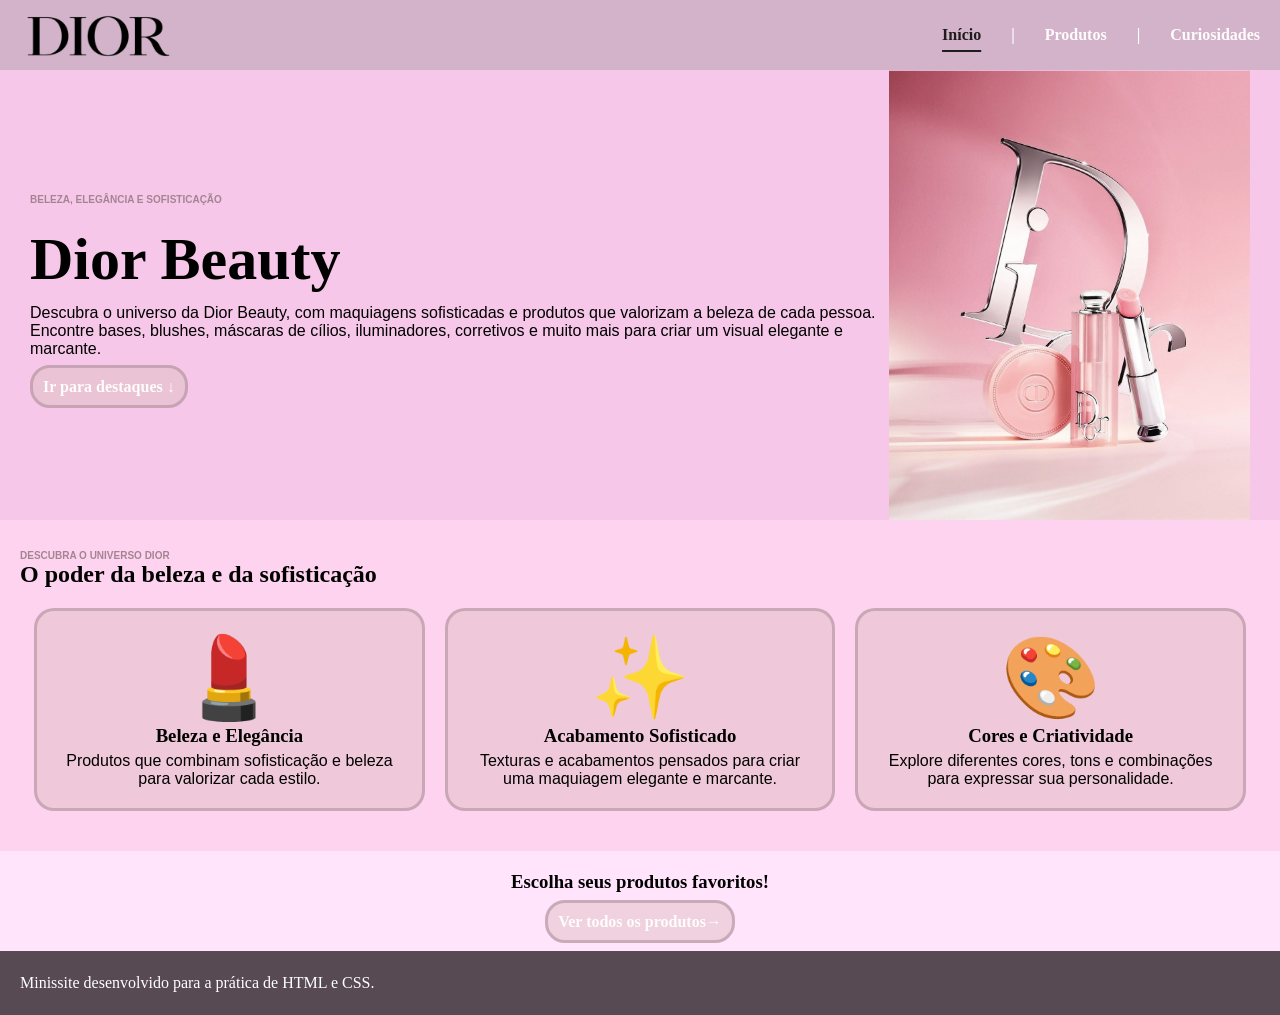
==== index.html @ ef1ca60c "adicionando produtos" ====
<!DOCTYPE html>
<html lang="pt-BR">
    <head>
        <meta charset="UTF-8"/>
        <title>Vitrine de maquiagens - Início</title>
        <link rel="stylesheet" href="./css/style.css"/>
    </head>

    <body>
        <header>
            <section id="logo">
                <img src="assets/img/logo.png" alt="Logo Dior"/>
               
            </section>
            <section id="opcoes">
                <span id="opcao-inicio"><a href="index.html">Início</a></span>
                <p>|</p>
                <span id="opcao-produtos"><a href="pages/produtos.html">Produtos</a></span>
                <p>|</p>
                <span id="opcao-curiosidades"><a href="pages/curiosidades.html">Curiosidades</a></span>
            </section>
        </header>

        <main>
            <section id="introducao">
                <article>
                    <p class="letras_pequenas">Beleza, elegância e sofisticação</p>
                    <h1>Dior Beauty</h1>
                    <p>Descubra o universo da Dior Beauty, com maquiagens sofisticadas e produtos que valorizam a beleza de cada pessoa. Encontre bases, blushes, máscaras de cílios, iluminadores, corretivos e muito mais para criar um visual elegante e marcante.</p>
                    <span id="ir-para-destaques"><a href="#destaques">Ir para destaques ↓</a></span>
                </article>
                <img src="assets/img/dior.png" alt="Maquiagem Dior"/>
            </section>
            <section id="destaques">
                <article>
                    <p class="letras_pequenas">Descubra o universo Dior</p>
                    <h2>O poder da beleza e da sofisticação</h2>
                </article>
                <section id="motivos">
                    <article class="motivo">
                        <span class="emoji">💄</span>
                        <h3>Beleza e Elegância</h3>
                        <p>Produtos que combinam sofisticação e beleza para valorizar cada estilo.</p>
                    </article>
                    <article class="motivo">
                        <span class="emoji">✨</span>
                        <h3>Acabamento Sofisticado</h3>
                        <p>Texturas e acabamentos pensados para criar uma maquiagem elegante e marcante.</p>
                    </article>
                    <article class="motivo">
                        <span class="emoji">🎨</span>
                        <h3>Cores e Criatividade</h3>
                        <p>Explore diferentes cores, tons e combinações para expressar sua personalidade.</p>
                    </article>
                </section>
            </section>
            <section id="ir-para-personagens">
                <h3>Escolha seus produtos favoritos!</h3>
                <a href="pages/produtos.html">Ver todos os produtos→</a>
            </section>
        </main>

        <footer>
            <section>
                <p>Minissite desenvolvido para a prática de HTML e CSS.</p>
            </section>
        </footer>
    </body>
</html>
---- css/style.css ----
* {
    padding: 0;
    margin: 0;
    box-sizing: border-box;
}

body {
    background-color: rgb(254, 211, 239);
    font-family: Georgia, 'Times New Roman', Times, serif;
    color: background-color rgb(254, 211, 239);
}

header {
    background-color: rgba(192, 166, 185, 0.7);
    padding: 10px;
    display: flex;
    justify-content: space-between;
    padding-left: 20px;
    padding-right: 20px;
    align-items: center;
}

a {
    text-decoration: none;
    color: rgb(255, 252, 252);
}

a:hover {
    color: rgb(39, 37, 38);
}

#logo {
    display: flex;
    align-items: center;
    font-weight: bold;
    color: rgb(255, 255, 255);
}

#logo img {
    height: 50px;
}

#opcoes {
    color: white;
    display: flex;
    gap: 30px;
    font-weight: bold;
}

#opcao-inicio a{
    color: rgb(31, 28, 30);
    text-decoration: underline;
    text-decoration-thickness: 2px;
    text-underline-offset: 10px;
}

.letras_pequenas {
    font-family: 'Segoe UI', Tahoma, Geneva, Verdana, sans-serif;
    font-weight: bold;
    text-transform: uppercase;
    font-size: x-small;
    color: rgb(163, 133, 145);
}

#introducao {
    background-color: rgba(244, 194, 230, 0.7);
    padding-left: 30px;
    padding-right: 30px;
    display: flex;
    justify-content: space-between;
    align-items: center;
    gap: 10px;
    margin-bottom: 10px;
}

#introducao h1 {
    font-size: 60px;
    margin-top: 10px;
    margin-bottom: 10px;
}

#introducao p {
    font-family: 'Segoe UI', Tahoma, Geneva, Verdana, sans-serif;
    margin-bottom: 20px;
}

#ir-para-destaques {
    padding: 10px;
    background-color: rgb(223, 192, 196, 0.5);
    border-radius: 20px;
    border-style: solid;
    border-color: rgb(163, 133, 145, 0.5);
    font-weight: bold;
}

#ir-para-destaques a:hover {
    color: rgb(163, 133, 145);
}

#introducao img {
    width: 450px;
    height: 450px;
}

#destaques {
    padding: 20px;
}

#motivos {
    display: flex;
    flex-wrap: wrap;
    justify-content: center;
    gap: 20px;
    margin-top: 20px;
    margin-bottom: 20px;
}

.motivo {
    width: 31.5%;
    flex-direction: row;
    justify-content: center;
    align-items: center;
    background-color: rgb(223, 192, 196, 0.5);
    border-radius: 20px;
    border-style: solid;
    border-color: rgb(163, 133, 145, 0.5);
    padding: 20px;
    text-align: center;
}

.emoji {
    font-size: 80px;
}

.motivo p {
    font-family: 'Segoe UI', Tahoma, Geneva, Verdana, sans-serif;
    margin-top: 5px;
}

#ir-para-personagens {
    text-align: center;
    background-color: rgb(255, 228, 251);
    padding:20px;
}

#ir-para-personagens h3 {
    margin-bottom: 20px;
}

#ir-para-personagens a {
    font-weight: bold;
    background-color: rgb(223, 192, 196, 0.5);
    padding: 10px;
    border-radius: 20px;
    border-style: solid;
    border-color: rgb(163, 133, 145, 0.5)
}

#ir-para-personagens a:hover {
    color: rgb(163, 133, 145);
}

footer {
    display: flex;
    justify-content: space-between;
    background-color: rgba(18, 17, 18, 0.7);
    color: white;
    align-items: center;
    line-height: 1.5;
    padding: 20px;
}

#links-rodape {
    display: flex;
    gap: 20px
}
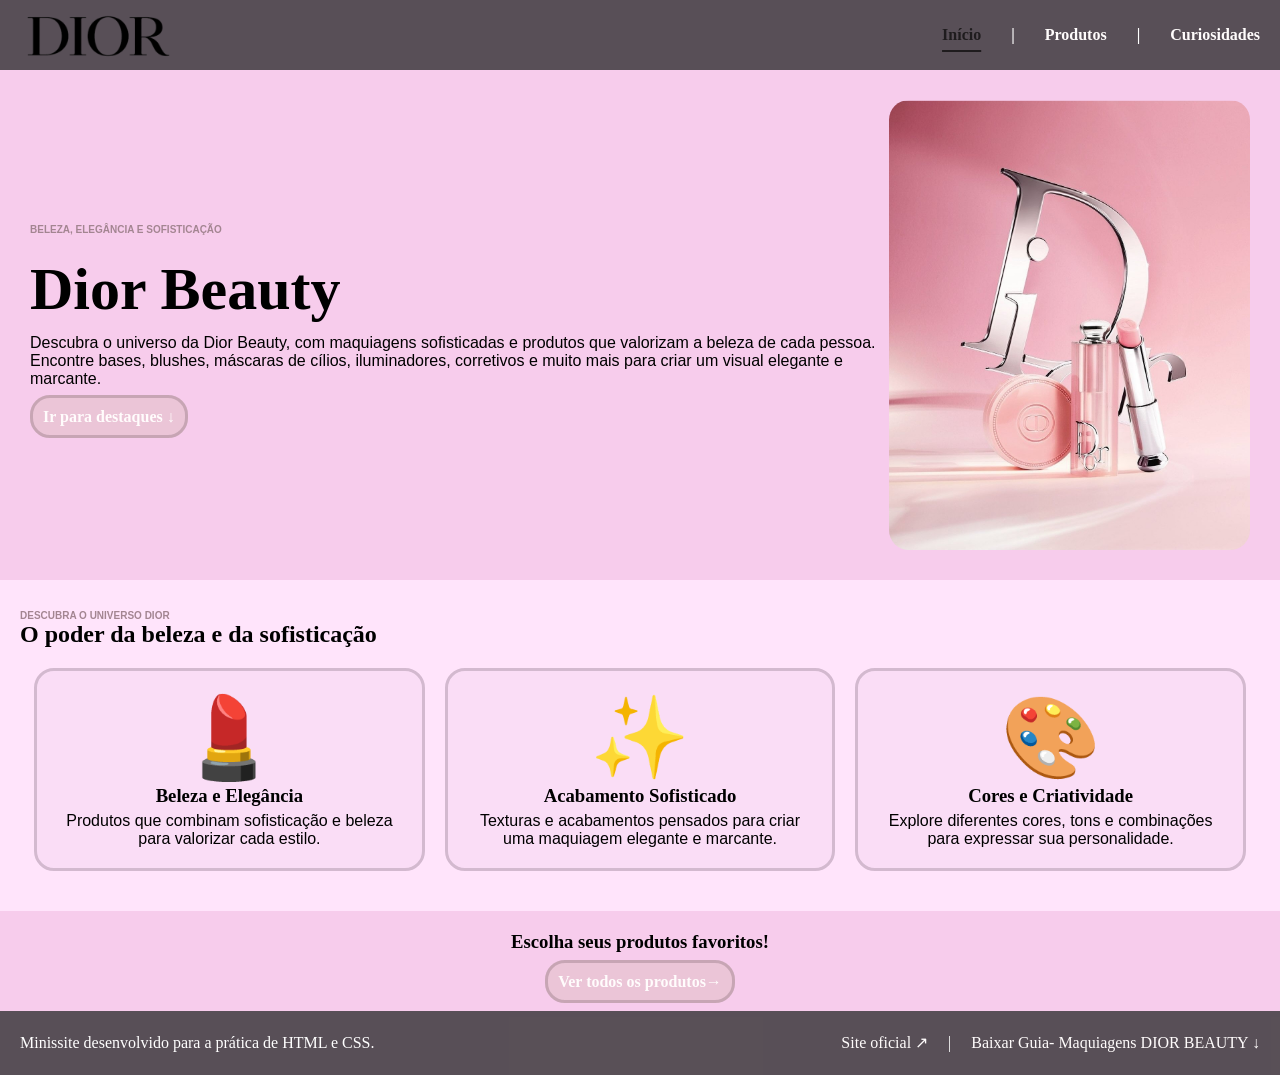
==== commit 926670fe: "Atualizando o projeto" ====
--- a/index.html
+++ b/index.html
@@ -10,7 +10,7 @@
         <header>
             <section id="logo">
                 <img src="assets/img/logo.png" alt="Logo Dior"/>
-               
+
             </section>
             <section id="opcoes">
                 <span id="opcao-inicio"><a href="index.html">Início</a></span>
@@ -54,21 +54,21 @@
                     </article>
                 </section>
             </section>
-            <section id="ir-para-personagens">
+            <section id="ir-para-produtos">
                 <h3>Escolha seus produtos favoritos!</h3>
                 <a href="pages/produtos.html">Ver todos os produtos→</a>
             </section>
         </main>
-
         <footer>
             <section>
                 <p>Minissite desenvolvido para a prática de HTML e CSS.</p>
             </section>
+            <section id="links-rodape">
+                <span class="link"><a href="https://shop.dior.com.br/maquiagem?utm_source=google&utm_source_platform=GoogleAds&utm_medium=cpc&utm_campaign=PCD_PC_BRA_FRA_UNI_ALL_202605_EC_PMAX_GGL_CRD_POR_BRL_NOA_NOA_NCA_TEST_CELL_A&gad_source=1&gad_campaignid=24113322373&gbraid=0AAAAADd1kX0RGr9avBKhXa4ef0luRXVdv&gclid=CjwKCAjwoOjVBhArEiwAUwDak15W7hy7bUNR0izkz4pfoi5kD6F8dyNys6UVXfDORSHCskoCxRhT_BoCAPIQAvD_BwE" target="_blank" rel="noreferrer">Site oficial ↗</a></span>
+                <p>|</p>
+                <span class="link"><a href="../assets/files/teste.txt" download>Baixar Guia- Maquiagens DIOR BEAUTY ↓</a></span>
+            </section>
+        </footer>
         </footer>
     </body>
 </html>
-
-
-
-
-
--- a/css/style.css
+++ b/css/style.css
@@ -5,13 +5,13 @@
 }
 
 body {
-    background-color: rgb(254, 211, 239);
+    background-color: rgb(255, 228, 251);;
     font-family: Georgia, 'Times New Roman', Times, serif;
     color: background-color rgb(254, 211, 239);
 }
 
 header {
-    background-color: rgba(192, 166, 185, 0.7);
+    background-color: rgba(18, 17, 18, 0.7);
     padding: 10px;
     display: flex;
     justify-content: space-between;
@@ -64,8 +64,7 @@
 
 #introducao {
     background-color: rgba(244, 194, 230, 0.7);
-    padding-left: 30px;
-    padding-right: 30px;
+    padding: 30px;
     display: flex;
     justify-content: space-between;
     align-items: center;
@@ -82,6 +81,10 @@
 #introducao p {
     font-family: 'Segoe UI', Tahoma, Geneva, Verdana, sans-serif;
     margin-bottom: 20px;
+}
+
+#introducao img {
+    border-radius: 20px;
 }
 
 #ir-para-destaques {
@@ -120,10 +123,10 @@
     flex-direction: row;
     justify-content: center;
     align-items: center;
-    background-color: rgb(223, 192, 196, 0.5);
+    background-color: rgb(250, 221, 246);
     border-radius: 20px;
     border-style: solid;
-    border-color: rgb(163, 133, 145, 0.5);
+    border-color: rgb(211, 185, 207);;
     padding: 20px;
     text-align: center;
 }
@@ -137,17 +140,17 @@
     margin-top: 5px;
 }
 
-#ir-para-personagens {
+#ir-para-produtos {
     text-align: center;
-    background-color: rgb(255, 228, 251);
+    background-color: rgba(244, 194, 230, 0.7);
     padding:20px;
 }
 
-#ir-para-personagens h3 {
+#ir-para-produtos h3 {
     margin-bottom: 20px;
 }
 
-#ir-para-personagens a {
+#ir-para-produtos a {
     font-weight: bold;
     background-color: rgb(223, 192, 196, 0.5);
     padding: 10px;
@@ -156,7 +159,7 @@
     border-color: rgb(163, 133, 145, 0.5)
 }
 
-#ir-para-personagens a:hover {
+#ir-para-produtos a:hover {
     color: rgb(163, 133, 145);
 }
 
@@ -174,4 +177,3 @@
     display: flex;
     gap: 20px
 }
-
